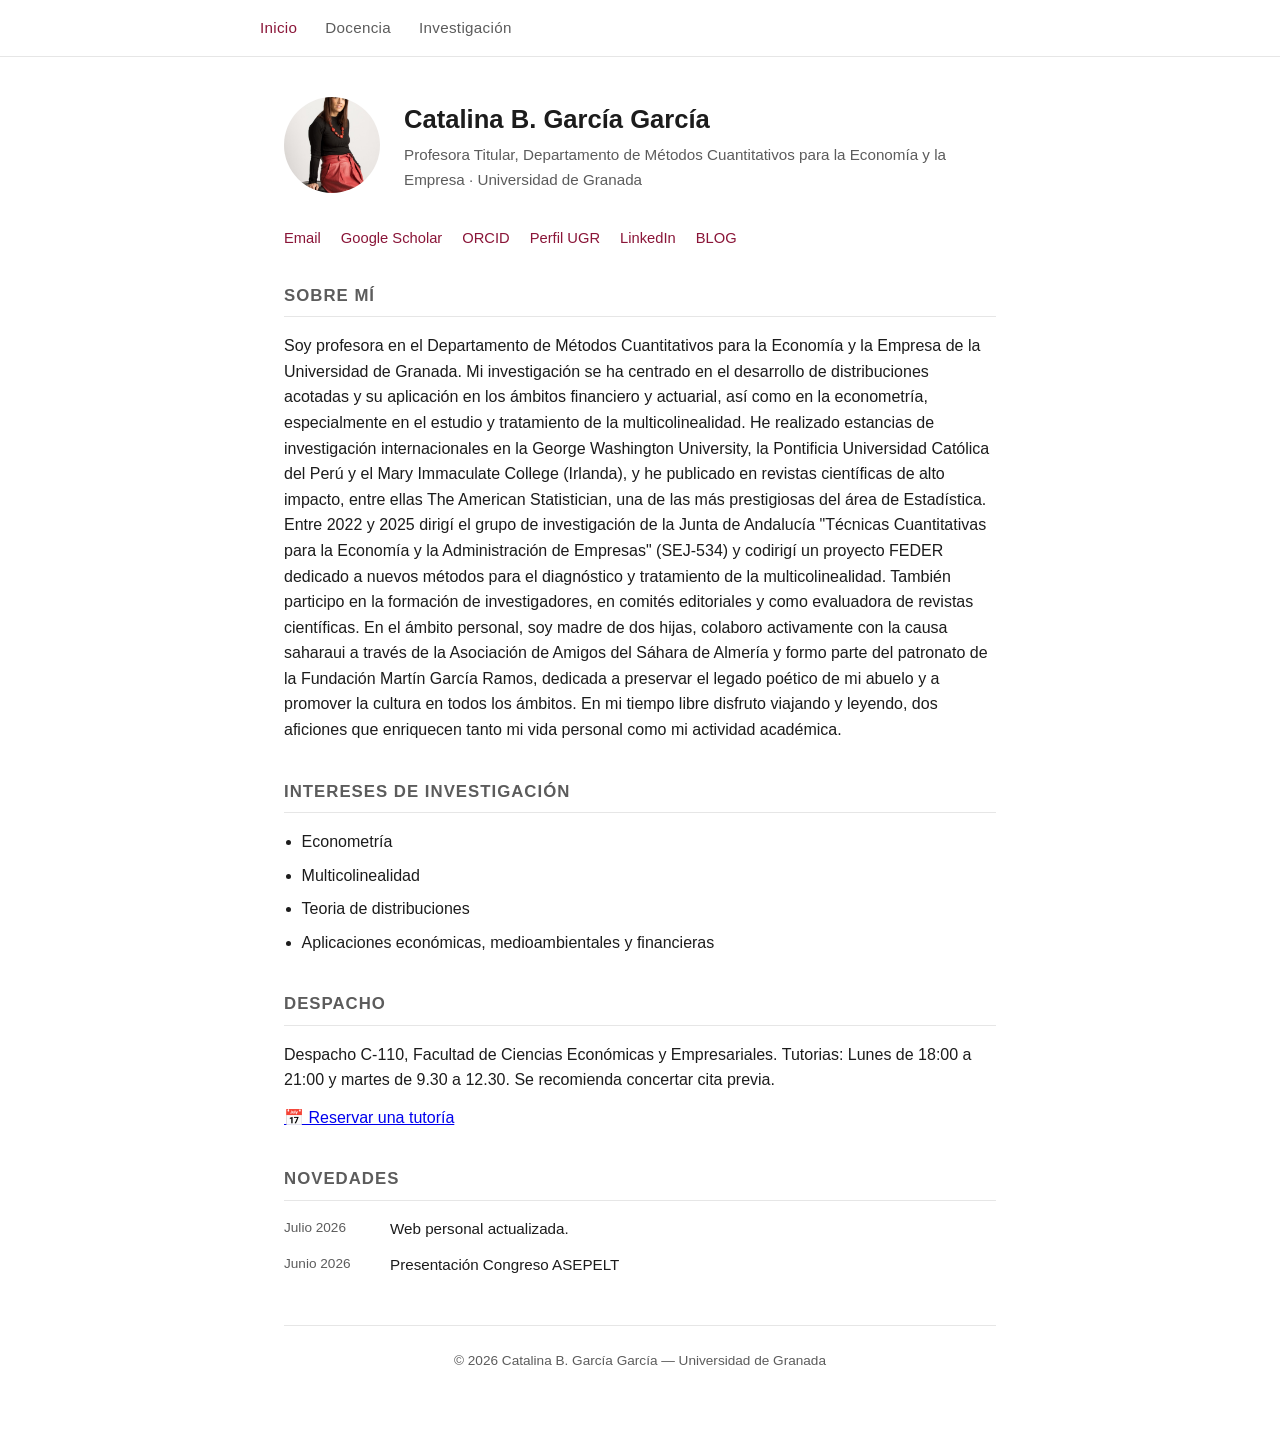
==== index.html @ 256dc776 "Update index.html" ====
<!DOCTYPE html>
<html lang="es">
<head>
<meta charset="UTF-8">
<meta name="viewport" content="width=device-width, initial-scale=1.0">
<title>Catalina B. García García | Universidad de Granada</title>
<link rel="stylesheet" href="style.css">
</head>
<body>

<nav class="site-nav">
  <div class="nav-inner">
    <a href="index.html" class="active">Inicio</a>
    <a href="docencia.html">Docencia</a>
    <a href="investigacion.html">Investigación</a>
  </div>
</nav>

<div class="container">

  <header class="profile">
    <img class="avatar" src="assets/foto.jpeg" alt="Foto de perfil">
    <div>
      <h1>Catalina B. García García</h1>
      <p class="role">Profesora Titular, Departamento de Métodos Cuantitativos para la Economía y la Empresa · Universidad de Granada</p>
    </div>
  </header>

  <ul class="links">
    <li><a href="mailto:cbgarcia@ugr.es">Email</a></li>
    <li><a href="https://scholar.google.com/citations?user=pmrjM3AAAAAJ&hl=es" target="_blank" rel="noopener">Google Scholar</a></li>
    <li><a href="https://orcid.org/0000-0003-1622-3877" target="_blank" rel="noopener">ORCID</a></li>
    <li><a href="https://produccioncientifica.ugr.es/investigadores/353144/detalle" target="_blank" rel="noopener">Perfil UGR</a></li>
    <li><a href="https://www.linkedin.com/in/catalina-garc%C3%ADa-garc%C3%ADa-049aaa35/?isSelfProfile=false" target="_blank" rel="noopener">LinkedIn</a></li>
    <li><a href="https://blogs.ugr.es/cbgarcia/" target="_blank" rel="noopener">BLOG</a></li>
  </ul>

  <section>
    <h2>Sobre mí</h2>
    <p>
      Soy profesora en el Departamento de Métodos Cuantitativos para la Economía y la Empresa de la Universidad de Granada.
      Mi investigación se ha centrado en el desarrollo de distribuciones acotadas y su aplicación en los ámbitos financiero y actuarial, así como en la econometría, especialmente en el estudio y tratamiento de la multicolinealidad. He realizado estancias de investigación internacionales en la George Washington University, la Pontificia Universidad Católica del Perú y el Mary Immaculate College (Irlanda), y he publicado en revistas científicas de alto impacto, entre ellas The American Statistician, una de las más prestigiosas del área de Estadística. Entre 2022 y 2025 dirigí el grupo de investigación de la Junta de Andalucía "Técnicas Cuantitativas para la Economía y la Administración de Empresas" (SEJ-534) y codirigí un proyecto FEDER dedicado a nuevos métodos para el diagnóstico y tratamiento de la multicolinealidad. También participo en la formación de investigadores, en comités editoriales y como evaluadora de revistas científicas. En el ámbito personal, soy madre de dos hijas, colaboro activamente con la causa saharaui a través de la Asociación de Amigos del Sáhara de Almería y formo parte del patronato de la Fundación Martín García Ramos, dedicada a preservar el legado poético de mi abuelo y a promover la cultura en todos los ámbitos. En mi tiempo libre disfruto viajando y leyendo, dos aficiones que enriquecen tanto mi vida personal como mi actividad académica.
    </p>
  </section>

  <section>
    <h2>Intereses de investigación</h2>
    <ul class="plain">
      <li>Econometría</li>
      <li>Multicolinealidad</li>
      <li>Teoria de distribuciones</li>
      <li>Aplicaciones económicas, medioambientales y financieras</li>
    </ul>
  </section>

  <section>
    <h2>Despacho</h2>
    <p>
    Despacho C-110, Facultad de Ciencias Económicas y Empresariales.
    Tutorias: Lunes de 18:00 a 21:00 y martes de 9.30 a 12.30. Se recomienda concertar cita previa.
  </p>

  <p>
    <a href="https://calendar.app.google/8RfqVU8kaXwXDfdP8"
       target="_blank"
       rel="noopener noreferrer"
       class="btn">
      📅 Reservar una tutoría
    </a>
  </p>
  </section>

  <section>
    <h2>Novedades</h2>
    <div class="news-item">
      <span class="date">Julio 2026</span>
      <span>Web personal actualizada.</span>
    </div>
    <div class="news-item">
      <span class="date">Junio 2026</span>
      <span>Presentación Congreso ASEPELT</span>
    </div>
  </section>

  <footer>
    &copy; 2026 Catalina B. García García — Universidad de Granada
  </footer>

</div>
</body>
</html>
---- style.css ----
:root {
  --text: #1c1c1c;
  --muted: #5c5c5c;
  --bg: #ffffff;
  --accent: #8a1538; /* granate, guiño a la UGR */
  --border: #e6e6e6;
  --max-width: 760px;
}

* {
  box-sizing: border-box;
}

body {
  margin: 0;
  padding: 0;
  font-family: -apple-system, BlinkMacSystemFont, "Segoe UI", Helvetica, Arial, sans-serif;
  color: var(--text);
  background: var(--bg);
  line-height: 1.6;
}

.container {
  max-width: var(--max-width);
  margin: 0 auto;
  padding: 2.5rem 1.5rem 4rem;
}

/* Navegación */
nav.site-nav {
  border-bottom: 1px solid var(--border);
  padding: 1rem 1.5rem;
}

nav.site-nav .nav-inner {
  max-width: var(--max-width);
  margin: 0 auto;
  display: flex;
  gap: 1.75rem;
  flex-wrap: wrap;
}

nav.site-nav a {
  color: var(--muted);
  text-decoration: none;
  font-size: 0.95rem;
  letter-spacing: 0.02em;
}

nav.site-nav a:hover,
nav.site-nav a.active {
  color: var(--accent);
}

/* Cabecera / perfil */
header.profile {
  display: flex;
  align-items: center;
  gap: 1.5rem;
  margin-bottom: 2rem;
}

header.profile img.avatar {
  width: 96px;
  height: 96px;
  border-radius: 50%;
  object-fit: cover;
  background: var(--border);
  flex-shrink: 0;
}

header.profile h1 {
  margin: 0 0 0.25rem;
  font-size: 1.6rem;
}

header.profile p.role {
  margin: 0;
  color: var(--muted);
  font-size: 0.95rem;
}

/* Enlaces de contacto */
ul.links {
  list-style: none;
  padding: 0;
  margin: 1.25rem 0 2rem;
  display: flex;
  flex-wrap: wrap;
  gap: 0.5rem 1.25rem;
}

ul.links li a {
  color: var(--accent);
  text-decoration: none;
  font-size: 0.92rem;
  border-bottom: 1px solid transparent;
}

ul.links li a:hover {
  border-bottom-color: var(--accent);
}

/* Secciones */
section {
  margin-bottom: 2.25rem;
}

section h2 {
  font-size: 1.05rem;
  text-transform: uppercase;
  letter-spacing: 0.06em;
  color: var(--muted);
  border-bottom: 1px solid var(--border);
  padding-bottom: 0.4rem;
  margin-bottom: 1rem;
}

section p {
  margin: 0 0 0.75rem;
}

ul.plain {
  padding-left: 1.1rem;
  margin: 0;
}

ul.plain li {
  margin-bottom: 0.5rem;
}

/* Tarjetas simples (asignaturas, proyectos, publicaciones) */
.card {
  border: 1px solid var(--border);
  border-radius: 6px;
  padding: 1rem 1.25rem;
  margin-bottom: 1rem;
}

.card h3 {
  margin: 0 0 0.35rem;
  font-size: 1rem;
}

.card .meta {
  color: var(--muted);
  font-size: 0.85rem;
  margin-bottom: 0.4rem;
}

.card p {
  margin: 0;
  font-size: 0.95rem;
}

/* Novedades */
.news-item {
  display: flex;
  gap: 1rem;
  margin-bottom: 0.75rem;
  font-size: 0.95rem;
}

.news-item .date {
  color: var(--muted);
  white-space: nowrap;
  font-size: 0.85rem;
  min-width: 90px;
}

footer {
  border-top: 1px solid var(--border);
  margin-top: 3rem;
  padding-top: 1.5rem;
  color: var(--muted);
  font-size: 0.85rem;
  text-align: center;
}

@media (max-width: 480px) {
  header.profile {
    flex-direction: column;
    align-items: flex-start;
  }
}
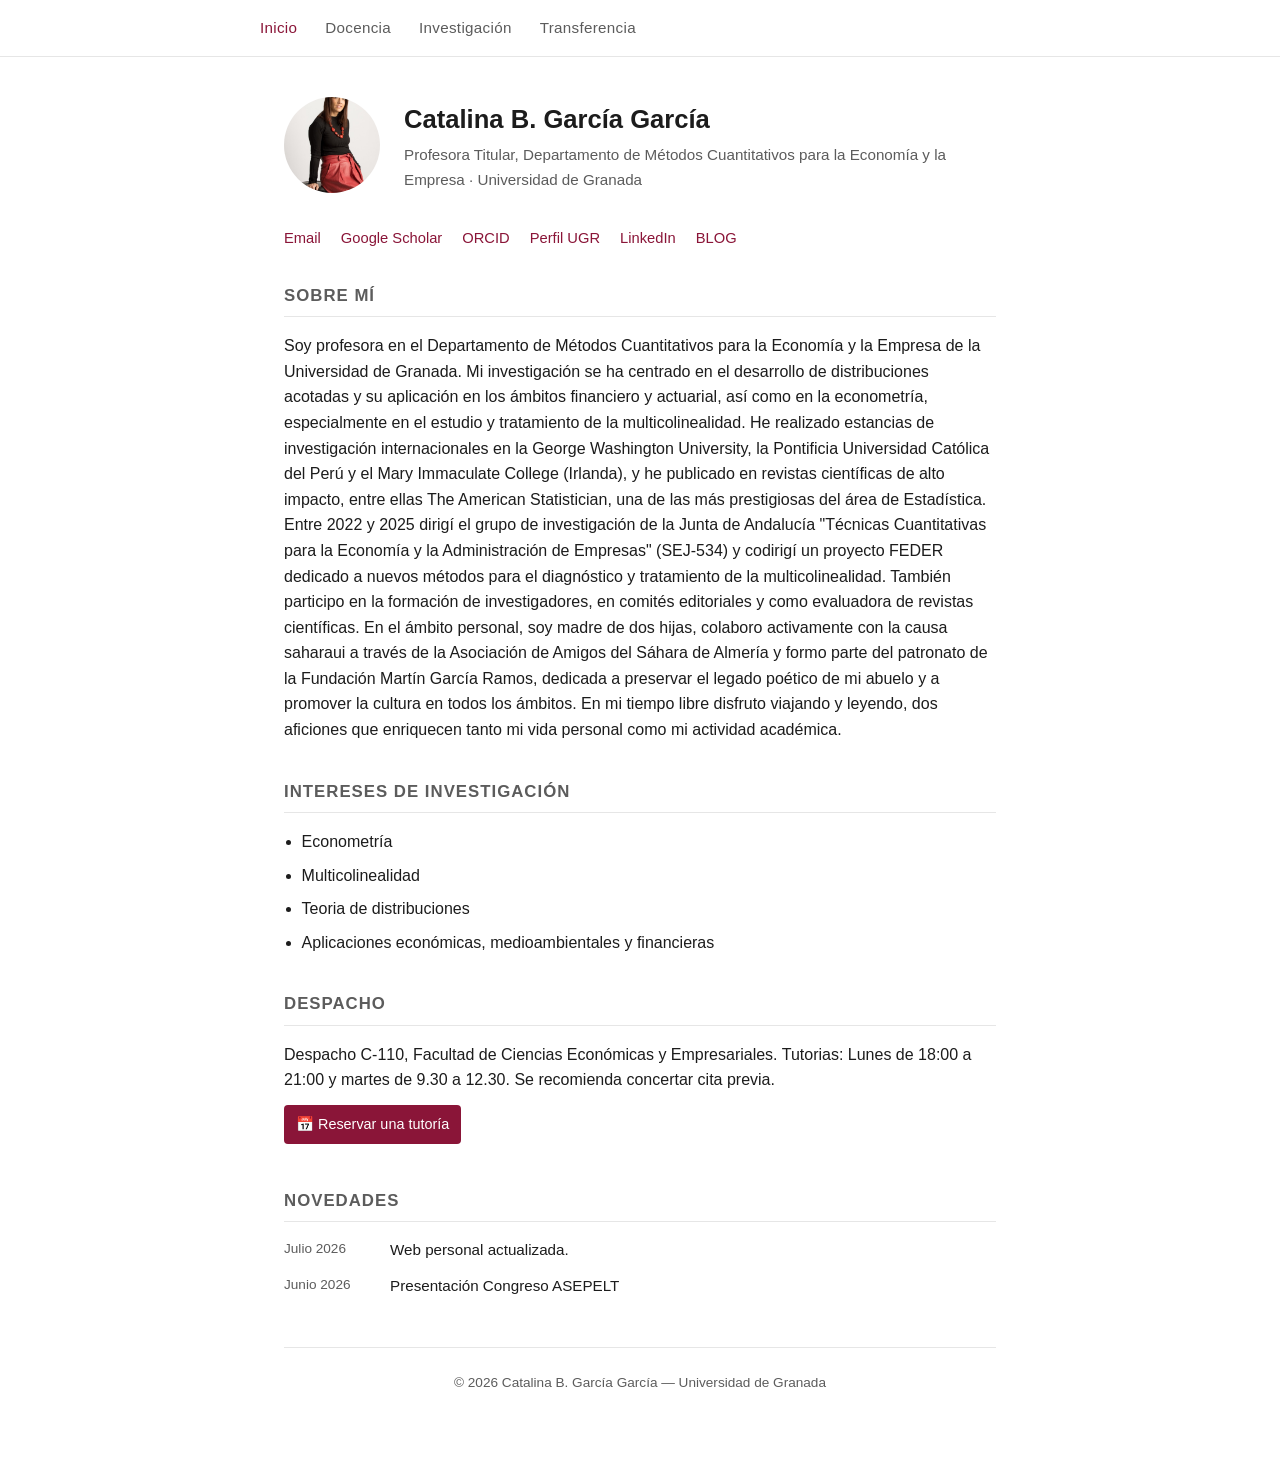
==== commit fb35fdea: "Añadir página de Transferencia con enlace al paquete multiCollglm" ====
--- a/index.html
+++ b/index.html
@@ -13,6 +13,7 @@
     <a href="index.html" class="active">Inicio</a>
     <a href="docencia.html">Docencia</a>
     <a href="investigacion.html">Investigación</a>
+    <a href="transferencia.html">Transferencia</a>
   </div>
 </nav>
 
--- a/style.css
+++ b/style.css
@@ -177,6 +177,34 @@
   text-align: center;
 }
 
+/* Botones */
+.btn {
+  display: inline-block;
+  padding: 0.5rem 0.75rem;
+  background-color: var(--accent);
+  color: white;
+  text-decoration: none;
+  border-radius: 4px;
+  font-size: 0.9rem;
+  margin-right: 0.5rem;
+  margin-bottom: 0.5rem;
+  transition: background-color 0.2s;
+}
+
+.btn:hover {
+  background-color: #6a0f2a;
+}
+
+/* Bloques de código */
+pre {
+  background: #f5f5f5;
+  padding: 1rem;
+  border-radius: 4px;
+  overflow-x: auto;
+  font-family: 'Courier New', monospace;
+  font-size: 0.9rem;
+}
+
 @media (max-width: 480px) {
   header.profile {
     flex-direction: column;
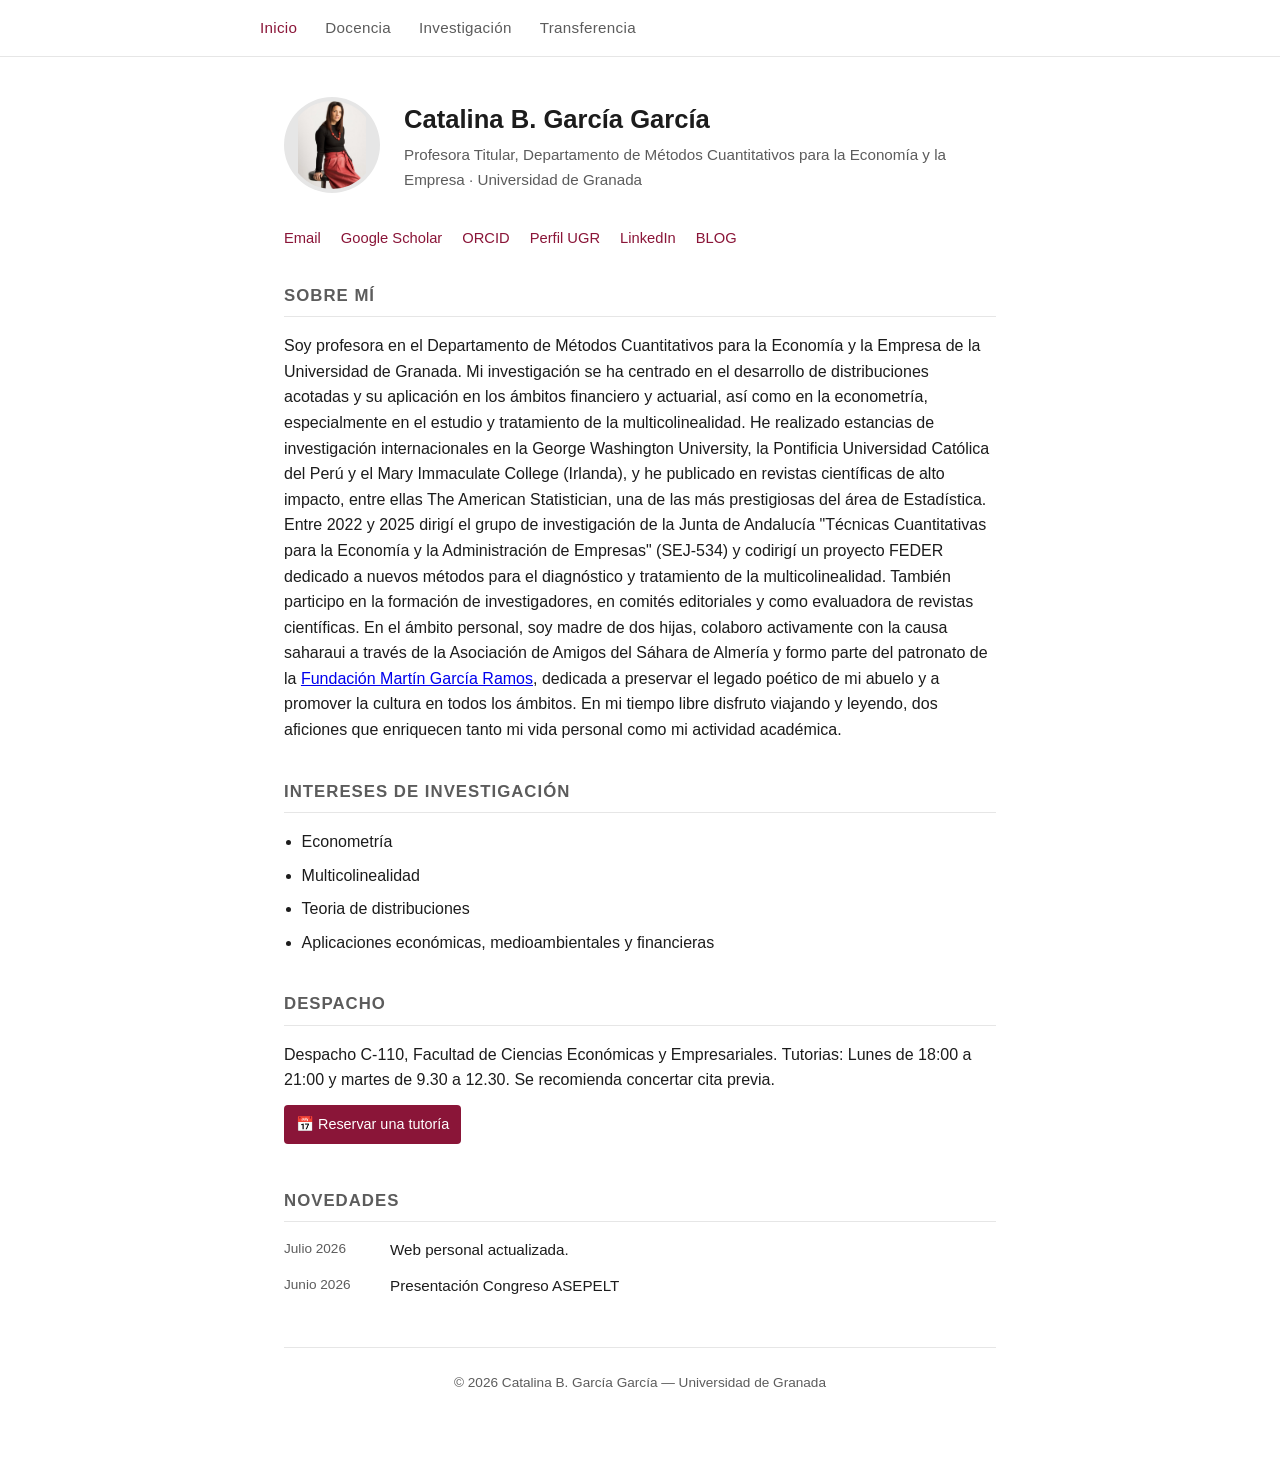
==== commit 9308379b: "Añadir enlace a Fundación Martín García Ramos" ====
--- a/index.html
+++ b/index.html
@@ -40,7 +40,7 @@
     <h2>Sobre mí</h2>
     <p>
       Soy profesora en el Departamento de Métodos Cuantitativos para la Economía y la Empresa de la Universidad de Granada.
-      Mi investigación se ha centrado en el desarrollo de distribuciones acotadas y su aplicación en los ámbitos financiero y actuarial, así como en la econometría, especialmente en el estudio y tratamiento de la multicolinealidad. He realizado estancias de investigación internacionales en la George Washington University, la Pontificia Universidad Católica del Perú y el Mary Immaculate College (Irlanda), y he publicado en revistas científicas de alto impacto, entre ellas The American Statistician, una de las más prestigiosas del área de Estadística. Entre 2022 y 2025 dirigí el grupo de investigación de la Junta de Andalucía "Técnicas Cuantitativas para la Economía y la Administración de Empresas" (SEJ-534) y codirigí un proyecto FEDER dedicado a nuevos métodos para el diagnóstico y tratamiento de la multicolinealidad. También participo en la formación de investigadores, en comités editoriales y como evaluadora de revistas científicas. En el ámbito personal, soy madre de dos hijas, colaboro activamente con la causa saharaui a través de la Asociación de Amigos del Sáhara de Almería y formo parte del patronato de la Fundación Martín García Ramos, dedicada a preservar el legado poético de mi abuelo y a promover la cultura en todos los ámbitos. En mi tiempo libre disfruto viajando y leyendo, dos aficiones que enriquecen tanto mi vida personal como mi actividad académica.
+      Mi investigación se ha centrado en el desarrollo de distribuciones acotadas y su aplicación en los ámbitos financiero y actuarial, así como en la econometría, especialmente en el estudio y tratamiento de la multicolinealidad. He realizado estancias de investigación internacionales en la George Washington University, la Pontificia Universidad Católica del Perú y el Mary Immaculate College (Irlanda), y he publicado en revistas científicas de alto impacto, entre ellas The American Statistician, una de las más prestigiosas del área de Estadística. Entre 2022 y 2025 dirigí el grupo de investigación de la Junta de Andalucía "Técnicas Cuantitativas para la Economía y la Administración de Empresas" (SEJ-534) y codirigí un proyecto FEDER dedicado a nuevos métodos para el diagnóstico y tratamiento de la multicolinealidad. También participo en la formación de investigadores, en comités editoriales y como evaluadora de revistas científicas. En el ámbito personal, soy madre de dos hijas, colaboro activamente con la causa saharaui a través de la Asociación de Amigos del Sáhara de Almería y formo parte del patronato de la <a href="https://fundacionmartingarciaramos.org/" target="_blank" rel="noopener">Fundación Martín García Ramos</a>, dedicada a preservar el legado poético de mi abuelo y a promover la cultura en todos los ámbitos. En mi tiempo libre disfruto viajando y leyendo, dos aficiones que enriquecen tanto mi vida personal como mi actividad académica.
     </p>
   </section>
 
--- a/style.css
+++ b/style.css
@@ -64,7 +64,8 @@
   width: 96px;
   height: 96px;
   border-radius: 50%;
-  object-fit: cover;
+  object-fit: contain;
+  padding: 4px;
   background: var(--border);
   flex-shrink: 0;
 }
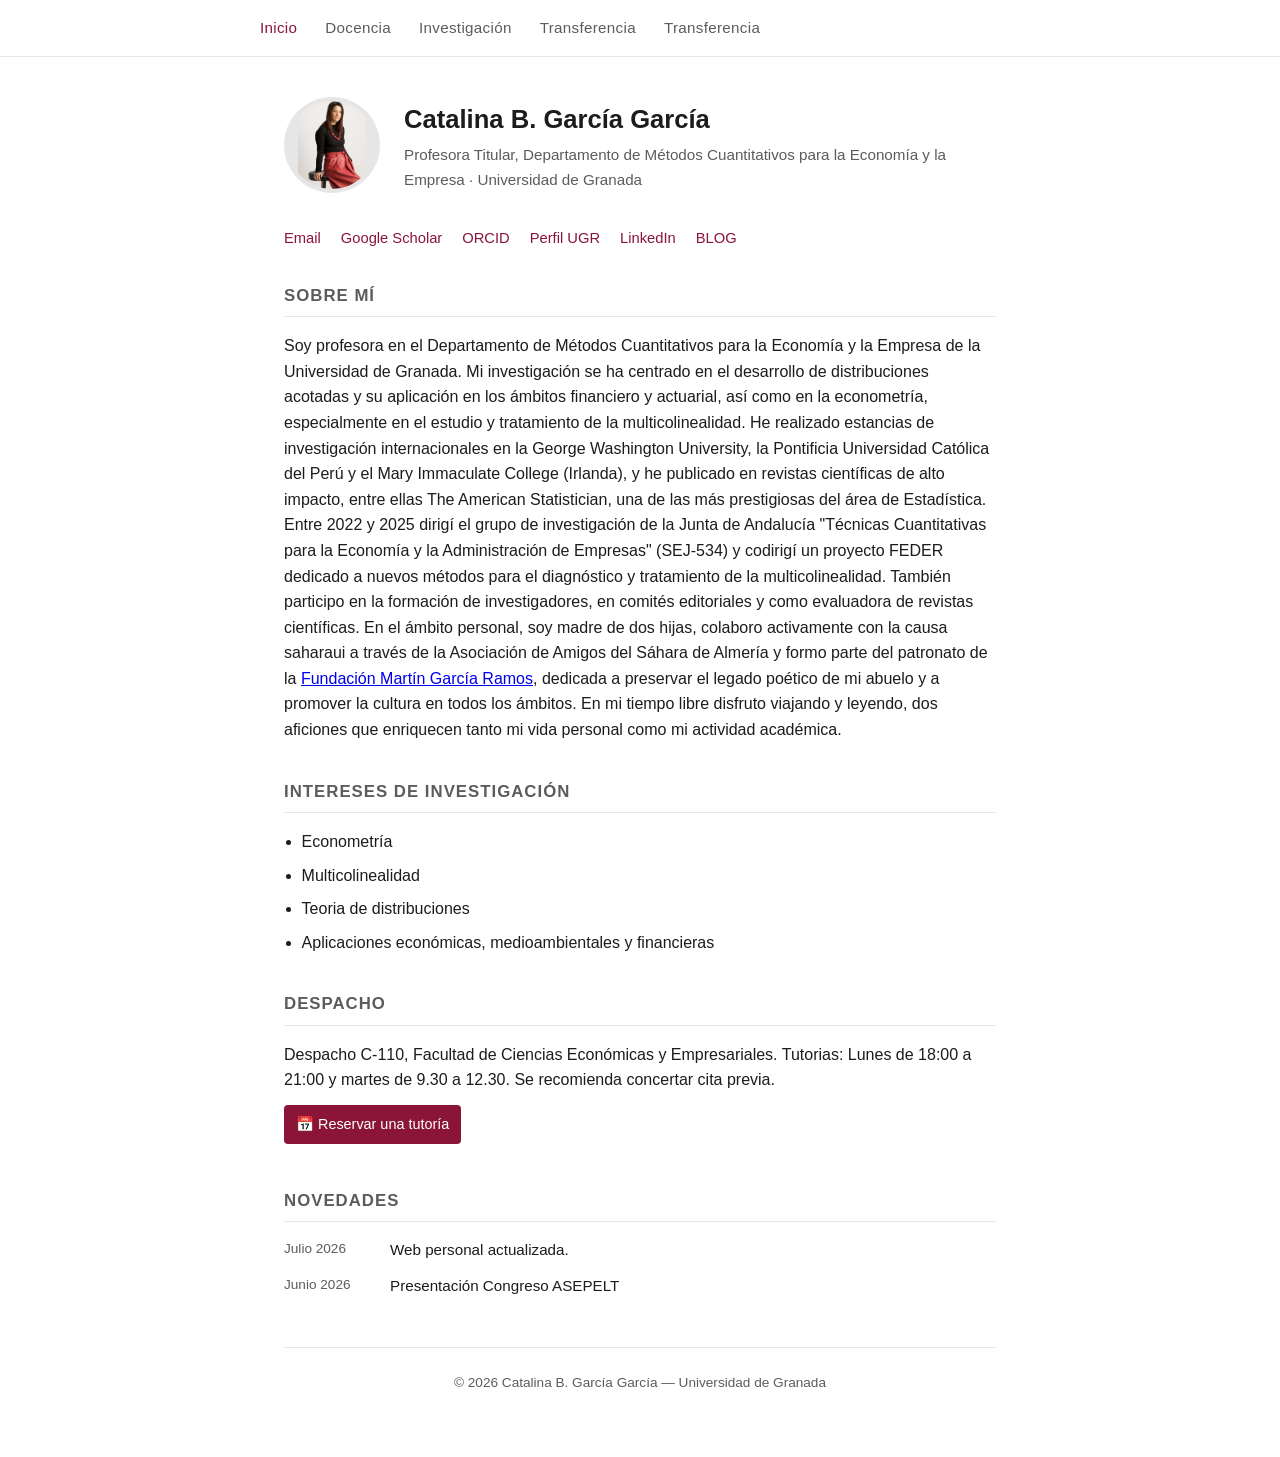
==== commit 3a045357: "Corregir menú de navegación para incluir Transferencia en todas las páginas" ====
--- a/index.html
+++ b/index.html
@@ -13,6 +13,7 @@
     <a href="index.html" class="active">Inicio</a>
     <a href="docencia.html">Docencia</a>
     <a href="investigacion.html">Investigación</a>
+    <a href="transferencia.html">Transferencia</a>
     <a href="transferencia.html">Transferencia</a>
   </div>
 </nav>
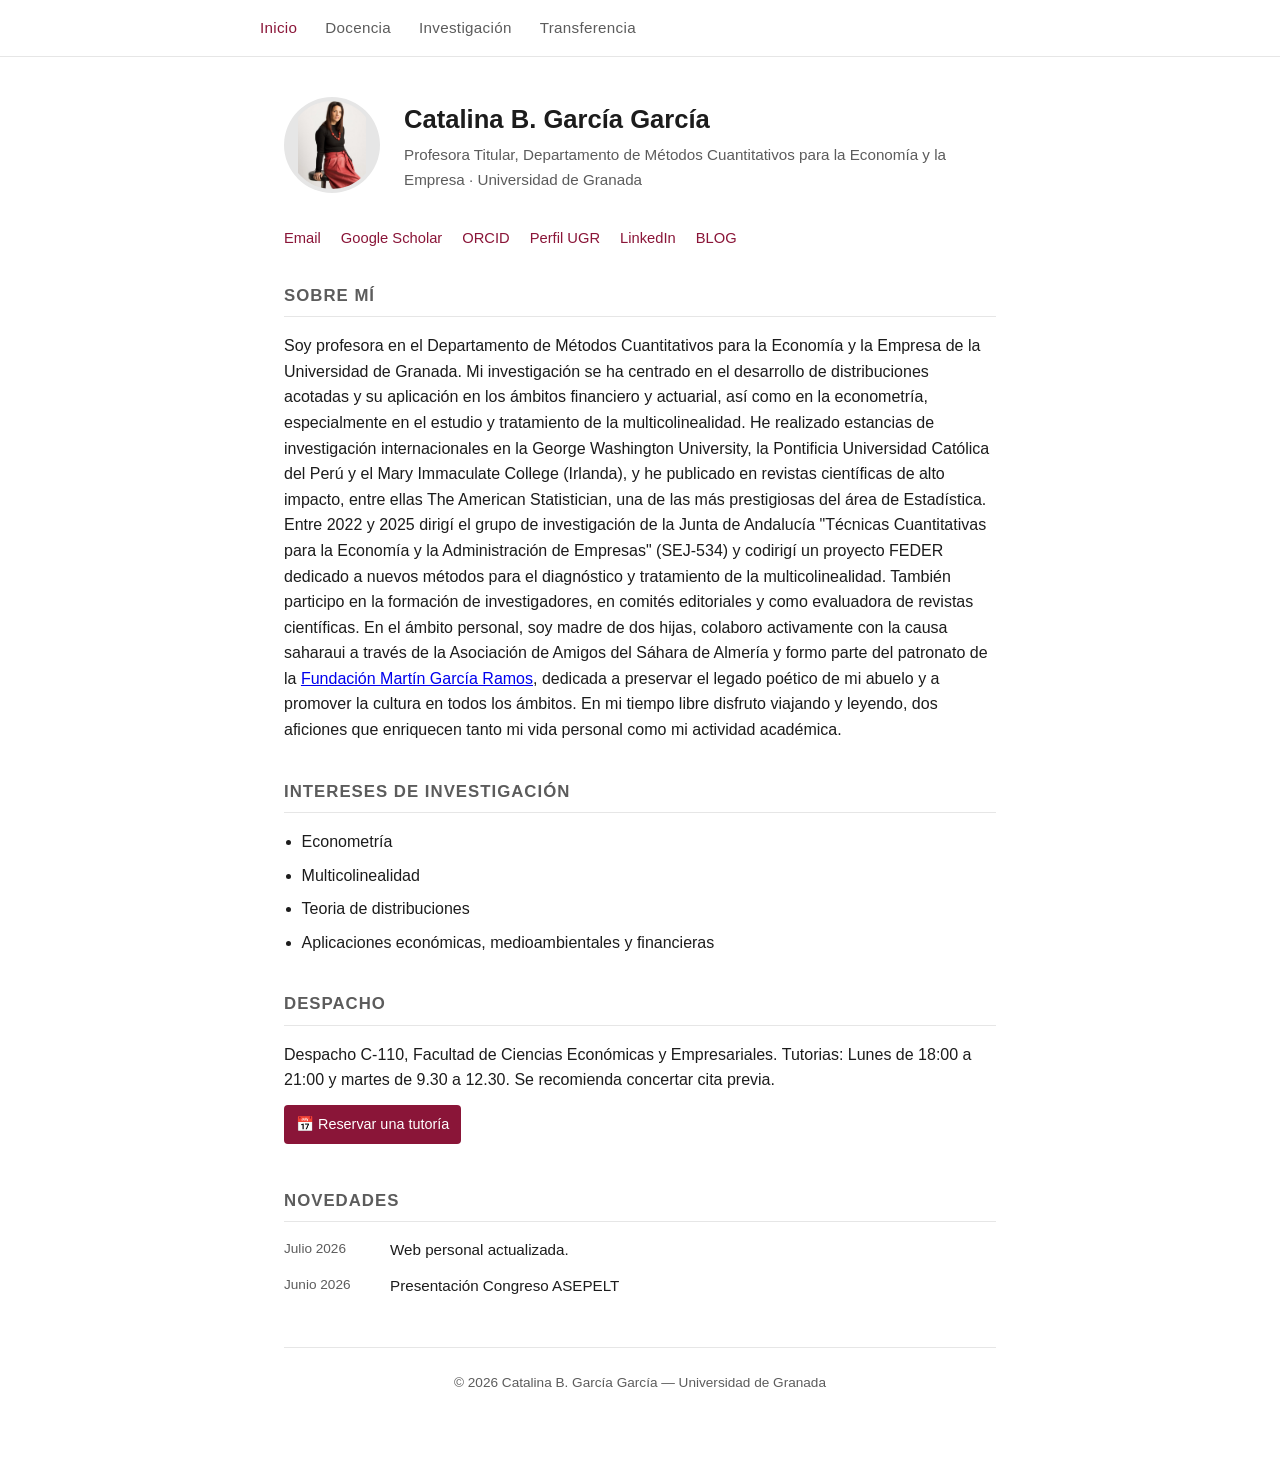
==== commit 52820406: "Remove duplicate 'Transferencia' link in navigation" ====
--- a/index.html
+++ b/index.html
@@ -14,8 +14,7 @@
     <a href="docencia.html">Docencia</a>
     <a href="investigacion.html">Investigación</a>
     <a href="transferencia.html">Transferencia</a>
-    <a href="transferencia.html">Transferencia</a>
-  </div>
+      </div>
 </nav>
 
 <div class="container">
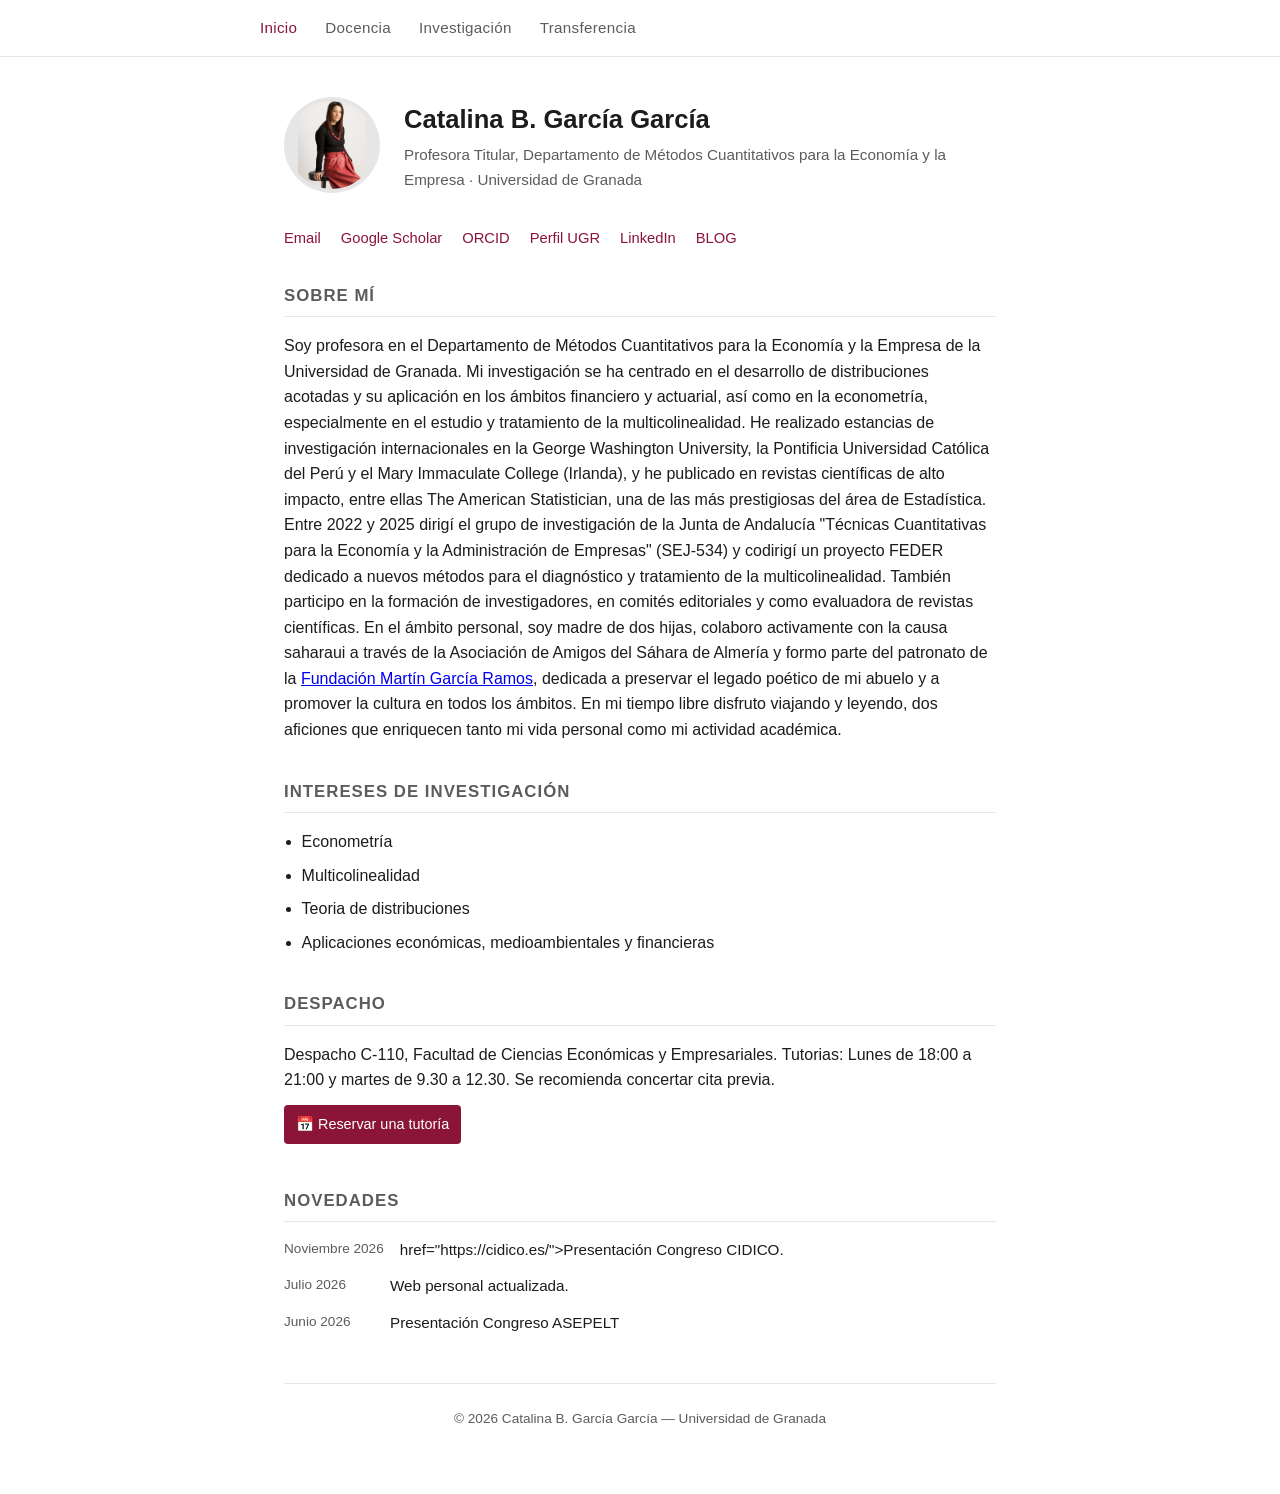
==== commit 89490fe3: "Add news item for CIDICO Congress presentation Added a news item for the presentation of the CIDICO " ====
--- a/index.html
+++ b/index.html
@@ -74,6 +74,10 @@
   <section>
     <h2>Novedades</h2>
     <div class="news-item">
+      <span class="date">Noviembre 2026</span>
+      <span> href="https://cidico.es/">Presentación Congreso CIDICO.</a></li></span>
+    </div>
+    <div class="news-item">
       <span class="date">Julio 2026</span>
       <span>Web personal actualizada.</span>
     </div>
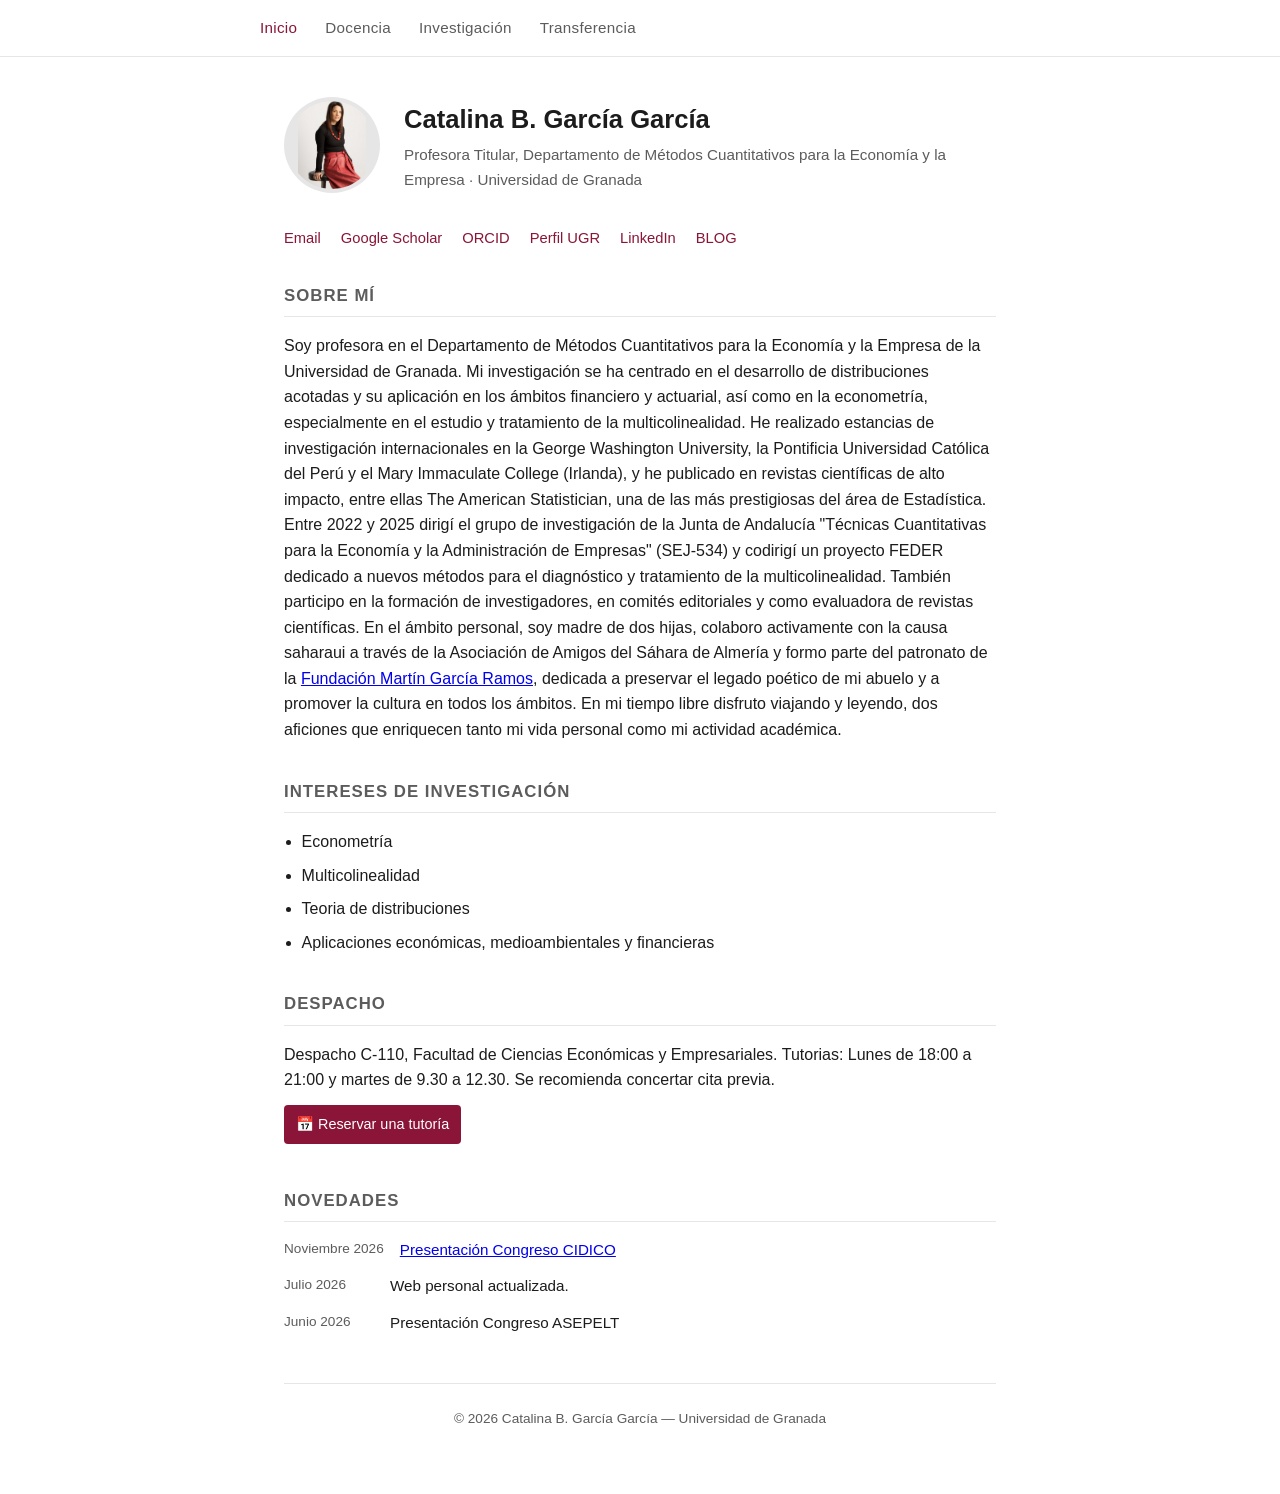
==== commit f7f7466c: "Fix link formatting in news section" ====
--- a/index.html
+++ b/index.html
@@ -75,7 +75,9 @@
     <h2>Novedades</h2>
     <div class="news-item">
       <span class="date">Noviembre 2026</span>
-      <span> href="https://cidico.es/">Presentación Congreso CIDICO.</a></li></span>
+      <span>
+        <a href="https://cidico.es/">Presentación Congreso CIDICO</a>
+    </span>
     </div>
     <div class="news-item">
       <span class="date">Julio 2026</span>
